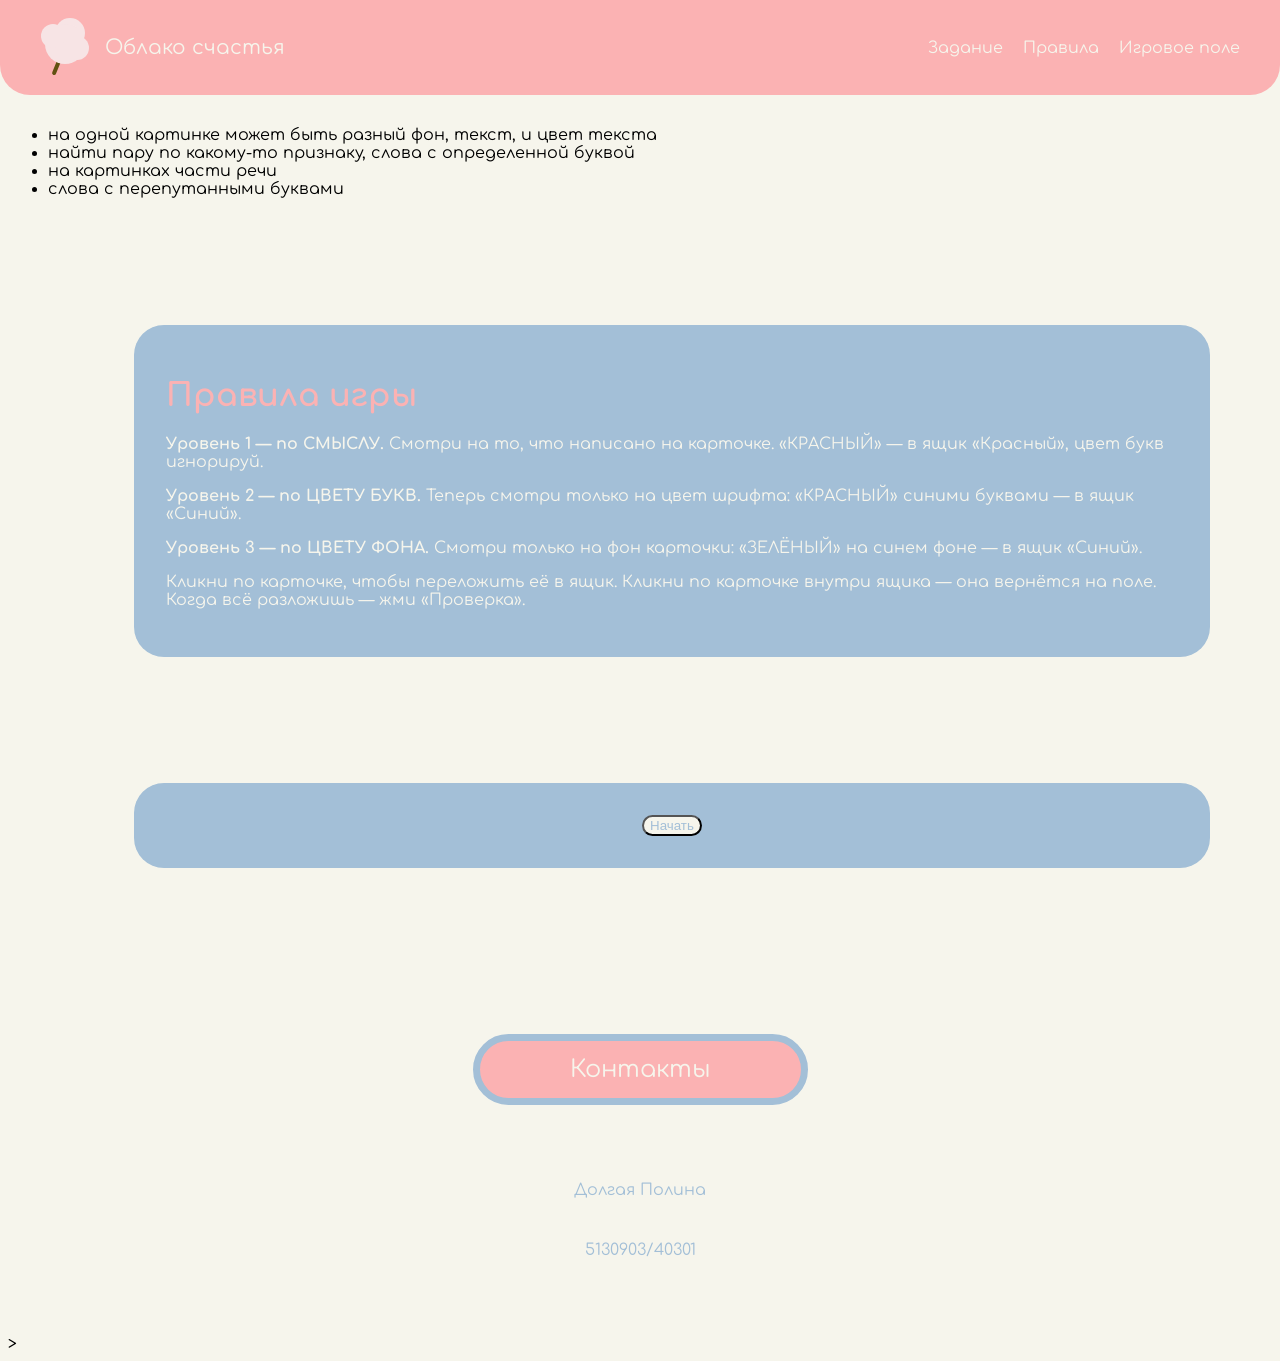
==== html/game.html @ 0ba6101f "начало курсовой работы 1) игровое поле 2) генерация 12 карточек разных цветов через файл 3) генераци" ====
<!DOCTYPE html>
<html lang="ru">
<head>
    <meta charset="UTF-8">
    <meta name="viewport" content="width=device-width, initial-scale=1.0">
    <title>Облако Счастья</title>
    <link rel="stylesheet" href="../styles/style.css">
    <link rel="stylesheet" href="../styles/game.css">
    <link rel="stylesheet" href="../styles/logo.css">
</head>
<body>
    <header class="header">
        <div class="container">
            <a href="../index.html" class="logo-link">      
                <div class="cotton-candy">
                    <div class="cotton-candy-icon">
                        <div class="cloud"></div>
                        <div class="stick"></div>
                    </div>
                    <h1>Облако счастья</h1>
                </div>
            </a>
            <nav class="nav">
                <a href="#task">Задание</a>
                <a href="#rules">Правила</a>
                <a href = "game_block">Игровое поле</a>
            </nav>
        </div>
    </header>

    <div id="task">
        <ul>
            <li>на одной картинке может быть разный фон, текст, и цвет текста</li>
            <li>найти пару по какому-то признаку, слова с определенной буквой</li>
            <li>на картинках части речи</li>
            <li>слова с перепутанными буквами</li>
         </ul>
    </div>

    <div id="rules">
        <h1>Правила игры</h1>

            <p><strong>Уровень 1 — по СМЫСЛУ.</strong> Смотри на то, что написано на карточке.
            «КРАСНЫЙ» — в ящик «Красный», цвет букв игнорируй.</p>

            <p><strong>Уровень 2 — по ЦВЕТУ БУКВ.</strong> Теперь смотри только на цвет шрифта:
            «КРАСНЫЙ» синими буквами — в ящик «Синий».</p>

            <p><strong>Уровень 3 — по ЦВЕТУ ФОНА.</strong> Смотри только на фон карточки:
            «ЗЕЛЁНЫЙ» на синем фоне — в ящик «Синий».</p>

            <p>Кликни по карточке, чтобы переложить её в ящик. Кликни по карточке внутри ящика —
            она вернётся на поле. Когда всё разложишь — жми «Проверка».</p>
    </div>

    
    <div id="game_block">
        <button id="start_game">Начать</button>
        <div id="status_bar" class="hidden">
            <div class="status_item">Уровень 1 — Читаем СМЫСЛ</div>
            <div class="status_item">Верно: <span id="stat_ok">0</span></div>
            <div class="status_item">Неверно: <span id="stat_bad">0</span></div>
            <div class="status_item">Не разложено: <span id="stat_left">0</span></div>
        </div>

            
        <div id="field" class="hidden">
        </div>

        <div id="boxes" class="hidden">
            
        </div>

        <!-- Кнопка проверки -->
        <div id="controls" class="hidden">
            <button id="check_btn">Проверка</button>
        </div>

        <!-- Блок результата (показывается после «Проверка») -->
        <div id="result" class="hidden">
            <p class="result_text">
                ✅ Верно: <span id="res_ok">0</span>
                ❌ Неверно: <span id="res_bad">0</span>
                ⚠️ Не разложено: <span id="res_left">0</span>
            </p>
            <button id="retry_btn">Ещё раз</button>
            <button id="next_btn">Следующий уровень</button>
        </div>
    </div>


    <footer class="footer" id="contacts">
        <div class="container">
            <h2 class="section-title pill-title">Контакты</h2>
            <div class="contacts-grid">
                <p>Долгая Полина</p>
                <p>5130903/40301</p>
            </div>
        </div>
    </footer>>

    <script src="../js/cards.js"></script>
    <script src="../js/game.js"></script>
</body>
</html>
---- styles/style.css ----
@font-face {
    font-family: Comfortaa;
    src: url('../fonts/Comfortaa-VariableFont_wght.ttf') format('truetype');
}

:root {
    --cream: #F6F5EC;
    --blue: #A3BFD7;
    --pink: #FBB2B3;
    --red: #d9534f;
    --green: #4f9d69;
}


body {
    font-family: Comfortaa, sans-serif;
    background: var(--cream);
}

.container {
    max-width: 75em;
    margin: 0 auto;
    padding: 0 1.25em;
}

/* Шапка */
.header {
    position: fixed;
    top: 0;
    left: 0;
    width: 100%;
    z-index: 1000; /* всегда сверху */
    padding: 0.625em 0;
    background: var(--pink);
    border-radius: 0 0 1.875em 1.875em;
}

/* Контейнер шапки */
.header .container {
    display: flex;
    align-items: center;
    justify-content: space-between; /* расположение элементов по краям */
    gap: 0.9375em;
}

/* Навигация */
.nav {
    display: flex;
    justify-content: flex-end; /* расположение элементов cправа */
    align-items: center;
    gap: 0.625em 1.25em;
    flex-wrap: wrap; /* при нехватке места элементы перенесутся */
}

.nav a {
    color: var(--cream);
    text-decoration: none;
    font-size: 1em;
}

a:hover{
    color: var(--blue);
}

/* Главный блок */
.hero-section {
    margin-top: 6.25em;
    padding: 1.25em 0;
}

.hero-content {
    display: flex;
    align-items: center;
    gap: 2.5em;
    padding: 2.5em;
    background: var(--blue);
    border-radius: 1.875em;
    color: var(--cream);
}

#hero-image {
    width: 100%;
}

.hero-text h1 {
    margin: 0 0 1.25em;
    font-size: 1.75em;
}

.hero-text p {
    margin: 0;
    font-size: 0.875em;
    line-height: 1.6;
}

/* Аттракционы */
.main-content {
    padding: 3.75em 0;
}

.section-title {
    margin: 0 0 3.125em;
    text-align: center;
    color: var(--pink);
    font-size: 2em;
    font-weight: normal;
}

.block-title {
    margin: 0 0 1.875em;
    text-align: center;
    color: var(--blue);
    font-size: 1.5em;
    font-weight: normal;
}

.attraction-block {
    margin-bottom: 4.375em;
}

.cards-grid {
    display: grid;
    grid-template-columns: repeat(2, 1fr);
    gap: 2.5em;
    max-width: 56.25em;
    margin: 0 auto;
}

.card {
    display: flex;
    flex-direction: column;
    align-items: center;
    cursor: pointer;
}
.card-label {
    margin: 0 0 0.9375em;
    color: #F8C8D0;
    font-size: 1em;
    text-align: center;
}

.card-image {
    width: 100%;
    aspect-ratio: 1;
    overflow: hidden;
    border-radius: 0.9375em;
}

.card-image:hover{
    transform: scale(1.02);
    box-shadow: 0 0 1.25em 0.625em rgba(251, 178, 179, 0.9);
}


.card-image img {
    display: block;
    width: 100%;
    height: 100%;
    object-fit: cover;
}

/* Модальные окна */
.modal-toggle {
    display: none;
}

.modal-overlay {
    position: fixed;
    inset: 0;
    z-index: 1000;
    display: flex;
    align-items: center;
    justify-content: center;
    padding: 1.25em;
    background: rgba(0,0,0,0.5);
    visibility: hidden;
    opacity: 0;
}

.modal-toggle:checked + .modal-overlay {
    visibility: visible;
    opacity: 1;
}

.modal-content {
    display: flex;
    width: 100%;
    max-width: 56.25em;
    max-height: 90vh;
    gap: 2.5em;
    padding: 2.5em;
    background: var(--cream);
    border-radius: 1.875em;
}

/* кнопка закрытия */
.modal-close {
    position: absolute;
    top: 1.25em;
    left: 1.25em;
    z-index: 2;
    width: 1.875em;
    height: 1.875em;
    cursor: pointer;
    background: var(--pink);
    border-radius: 50%;
}

/* крестик на кнопке закрытия */
.modal-close::before,
.modal-close::after {
    content: '';
    position: absolute;
    top: 0.875em;
    left: 0.5em;
    width: 0.9375em;
    height: 0.125em;
    background: var(--blue);
}

.modal-close::before { transform: rotate(45deg); }
.modal-close::after { transform: rotate(-45deg); }

.modal-text {
    flex: 1;
    min-width: 0;
    display: flex;
    flex-direction: column;
    overflow-y: auto;
}

.modal-description {
    flex: 1;
    font-size: 0.9375em;
    line-height: 1.6;
    color: var(--pink);
    
}
.modal-details {
    margin-top: 1.875em;
    font-size: 0.875em;
    text-align: center;
    color: var(--blue);
}

.modal-image {
    flex: 0 0 45%;
    object-fit: cover;
    border-radius: 1.25em;
}

/* Тарифы */
.pricing-slider-wrapper {
    position: relative;
    padding-top: 3.75em;
}

.pricing-section {
    padding: 2.5em 0;
}

.pill-title {
    display: block;
    width: fit-content;
    margin: 0 auto 2.5em;
    padding: 0.625em 3.75em;
    background: var(--pink);
    color: var(--cream);
    border-radius: 1.875em;
    font-size: 1.5em;
    border: 0.3125em solid var(--blue);
}

.pricing-slider {
    width: 60%;
    margin: 0 auto;
    display: flex;
    gap: 1.25em;
    padding: 1.25em 0.625em;
    overflow-x: auto;
}

.pricing-card {
    flex: 0 0 17.5em;
    padding: 2.5em 1.875em;
    background: var(--blue);
    color: var(--cream);
    border-radius: 1.875em;
    text-align: center;
}

.pricing-card:hover{
    transform: scale(1.02);
    box-shadow: 0 0 0.625em 0.625em rgba(163, 191, 215, 0.6);
}
/* Подвал */
.footer {
    margin-top: 10%;
    padding: 2.5em 0 3.75em;
    text-align: center;
}

.contacts-grid {
    display: flex;
    flex-direction: column;
    gap: 0.625em;
    color: var(--blue);
    font-size: 1em;
}

/* Планшет и телефон */
@media (max-width: 56.25em) {
    .hero-content {
        flex-direction: column;
        padding: 1.875em;
        text-align: center;
    }

    #hero-image {
        display: none;
    }

    .cards-grid {
        gap: 1.25em;
    }

    .modal-content {
        flex-direction: column-reverse;
        padding: 1.25em;
        gap: 1.25em;
    }

    .modal-image {
        display: none;
    }

    .modal-close {
        top: 0.625em;
        left: 0.625em;
    }
}

@media (max-width: 37.5em) {
    .nav {
        gap: 0.9375em;
    }

    .block-title {
        font-size: 1.25em;
    }

    .cards-grid {
        grid-template-columns: 1fr;
    }

    .pill-title {
        padding: 0.5em 1.875em;
        font-size: 1.25em;
    }
    .modal-image {
        display: none;
    }

    .pricing-card {
        padding: 1.875em 1.25em;
    }

    .contacts-grid {
        font-size: 0.875em;
    }
}
---- styles/game.css ----
#task
{
    margin-top: 10%;
}

#rules
{
    margin: 10%;
    width: 80%;
    height: auto;
    color: var(--cream);
    background-color: var(--blue);
    border-radius: 1.875em;
    padding: 2em;
}

#rules h1
{
    color: var(--pink);
}

#game_block
{
    margin: 10%;
    display: flex;
    width: 80%;
    background-color: var(--blue);
    border-radius: 1.875em;
    padding: 2em;
    flex-direction: column;
    align-items: center;
}

#start_game 
{
    background-color: var(--cream);
    border-radius: 1.875em;
    color: var(--blue);
}

/* Скрытый блок */
.hidden
{
    display: none !important;
}

#status_bar {
    display: flex;
    gap: 1em;
    flex-wrap: wrap;
    margin-bottom: 1.5em;
}

.status_item {
    padding: 0.5em 1.5em;
    background-color: var(--pink);
    border-radius: 1.875em;
    color: var(--cream);
    font-size: clamp(12px, 1vw, 16px);
}

/* Игровое поле */
#field {
    display: grid;
    grid-template-columns: repeat(4, 1fr); /* ровно 4 карточки в ряду */
    gap: 1em;
    width: 100%;
    min-height: 10em;
    background-color: rgba(246, 245, 236, 0.2);
    border-radius: 1em;
    padding: 1em;
    box-sizing: border-box;
}

/* Карточка со словом */
.card {
    padding: 1em 1.5em;
    border-radius: 1em;
    font-weight: bold;
    font-size: clamp(14px, 1.2vw, 18px);
    cursor: pointer;
    user-select: none;
    text-align: center;
    display: flex;
    align-items: center;
    justify-content: center;
}


/* Ящики */
#boxes {
    display: flex;
    gap: 1.5em;
    flex-wrap: wrap;
    justify-content: center;
    width: 100%;
    margin-top: 1.5em;
}

.box {
    width: 9em;
    min-height: 9em;
    border-radius: 1.875em;
    display: flex;
    flex-direction: column;
    padding: 0.5em;
    justify-content: center;
    cursor: pointer;
    flex-wrap: wrap;
    justify-content: flex-start;
    align-content: flex-start;
    align-items: flex-start;
    gap: 0.2em;
}

.box_title {
    color: var(--cream);
    font-weight: bold;
    font-size: clamp(14px, 1.2vw, 18px);
}

/* Кнопки управления */
#controls {
    margin-top: 1.5em;
    text-align: center;
}

#check_btn,
#retry_btn,
#next_btn {
    padding: 0.7em 2em;
    background-color: var(--cream);
    border-radius: 1.875em;
    color: var(--blue);
    font-weight: bold;
    cursor: pointer;
    border: none;
}

/* Блок результата */
#result {
    margin-top: 1.5em;
    text-align: center;
}

.result_text {
    color: var(--cream);
    font-size: clamp(14px, 1.2vw, 18px);
}
---- styles/logo.css ----
/* Контейнер ваты и текста */
.cotton-candy {
    display: flex;
    align-items: center; 
    gap: 15px; 
    height: 75px;
}

/* Обертка для рисунка ваты (задает четкие границы для Flexbox) */
.cotton-candy-icon {
    position: relative;
    width: 50px;  
    height: 60px; 
    flex-shrink: 0;
}

.cotton-candy-icon::after{
    content: "";
    position: absolute;
    width: 60%;
    aspect-ratio: 1 / 1;
    border-radius: 50%;
    background-color: #f7e4e5;
    top: 0%;
    left: 30%;
}

/* Облако сахарной ваты (основная часть) */
.cotton-candy-icon .cloud {
    position: absolute;
    top: 10%;
    left: 10%;
    width: 80%;
    aspect-ratio: 1 / 1;
    background-color: #f7e4e5;
    border-radius: 50%;
    z-index: 2;
}

.cloud::after{
    content: "";
    position: absolute;
    width: 60%;
    aspect-ratio: 1 / 1;
    border-radius: 50%;
    background-color: #f7e4e5;
    top: 30%;
    right: -10%;
}

.cloud::before{
    content: "";
    position: absolute;
    width: 60%;
    aspect-ratio: 1 / 1;
    border-radius: 50%;
    background-color: #f7e4e5;
    top: 0%;
    left: -10%;
}

/* Деревянная палочка */
.cotton-candy-icon .stick {
    position: absolute;
    width: 4px;
    height: 30px;
    background-color: #615112;
    bottom: 2px;
    left: 17px;
    transform: rotate(22deg);
    border-radius: 2px;
    z-index: 1;
}

/* Обертка ссылки */
.logo-link {
    display: inline-block;
    flex-shrink: 0;
    text-decoration: none;
}

/* Стили для названия рядом с ватой */
.cotton-candy h1 {
    margin: 0;
    color: var(--cream);
    font-size: 20px;
    font-weight: normal;
    white-space: nowrap;
}

@media (max-width: 480px) {
    .cotton-candy h1 { 
        display: none; 
    }
}
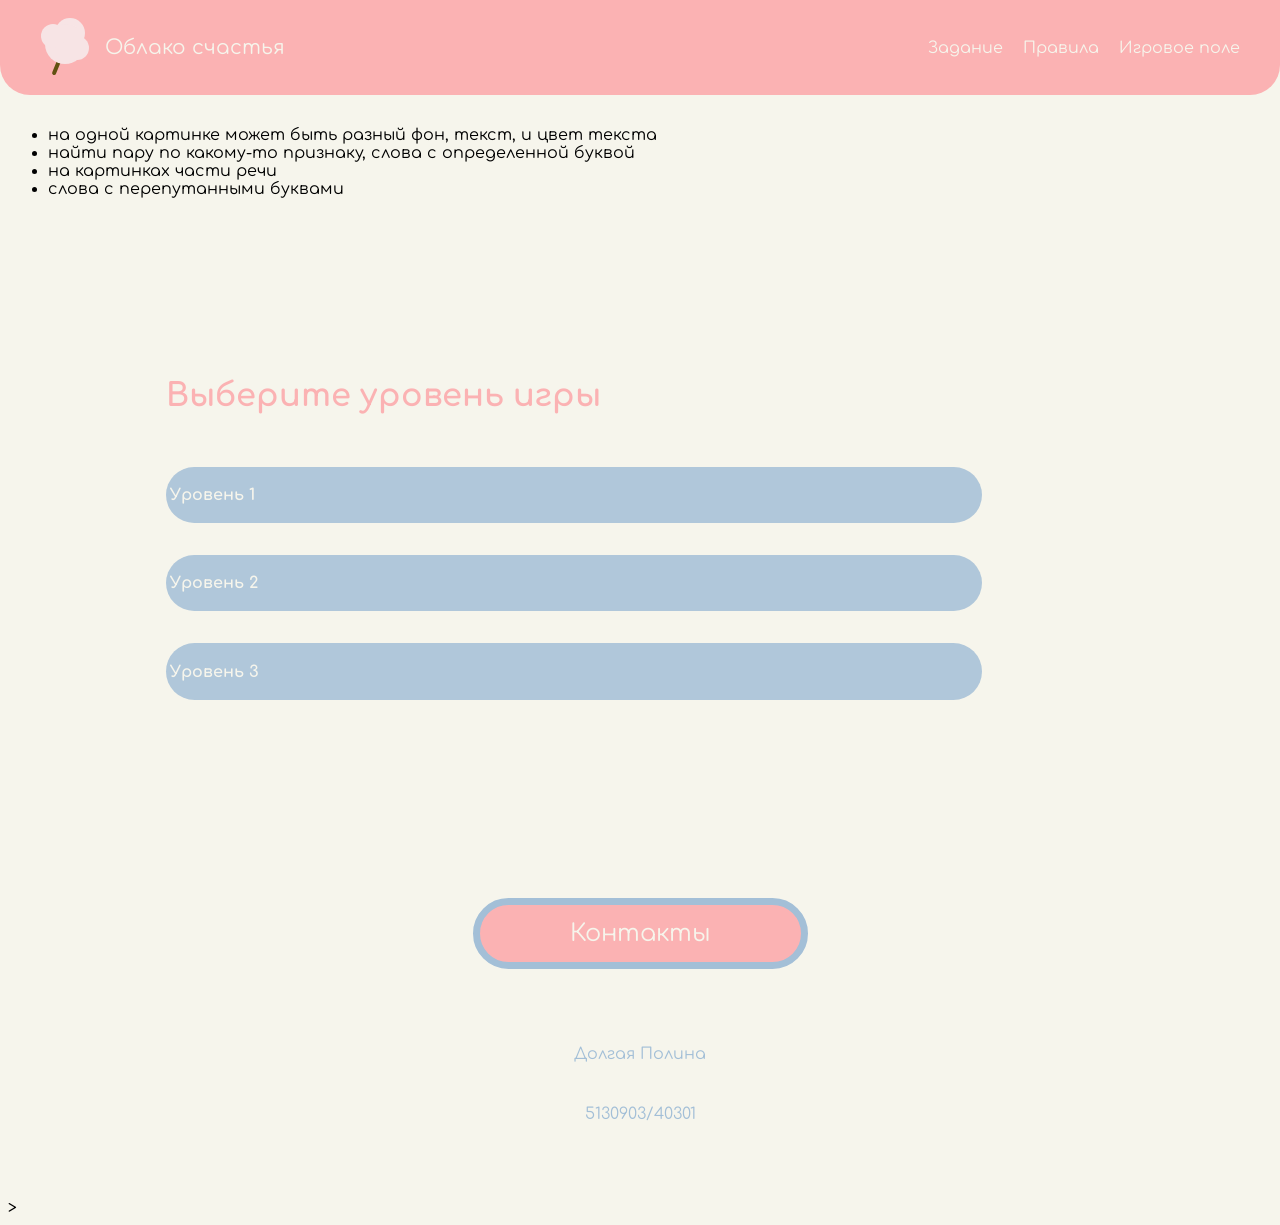
==== commit 091c3ddf: "1) Добавлены три уровня, в каждом из которых 3 подуровня 2) При выборе уровня открываются блоки с ур" ====
--- a/html/game.html
+++ b/html/game.html
@@ -1,5 +1,6 @@
 <!DOCTYPE html>
 <html lang="ru">
+
 <head>
     <meta charset="UTF-8">
     <meta name="viewport" content="width=device-width, initial-scale=1.0">
@@ -8,10 +9,11 @@
     <link rel="stylesheet" href="../styles/game.css">
     <link rel="stylesheet" href="../styles/logo.css">
 </head>
+
 <body>
     <header class="header">
         <div class="container">
-            <a href="../index.html" class="logo-link">      
+            <a href="../index.html" class="logo-link">
                 <div class="cotton-candy">
                     <div class="cotton-candy-icon">
                         <div class="cloud"></div>
@@ -23,7 +25,7 @@
             <nav class="nav">
                 <a href="#task">Задание</a>
                 <a href="#rules">Правила</a>
-                <a href = "game_block">Игровое поле</a>
+                <a href="game_block">Игровое поле</a>
             </nav>
         </div>
     </header>
@@ -34,60 +36,24 @@
             <li>найти пару по какому-то признаку, слова с определенной буквой</li>
             <li>на картинках части речи</li>
             <li>слова с перепутанными буквами</li>
-         </ul>
+        </ul>
     </div>
 
-    <div id="rules">
-        <h1>Правила игры</h1>
-
-            <p><strong>Уровень 1 — по СМЫСЛУ.</strong> Смотри на то, что написано на карточке.
-            «КРАСНЫЙ» — в ящик «Красный», цвет букв игнорируй.</p>
-
-            <p><strong>Уровень 2 — по ЦВЕТУ БУКВ.</strong> Теперь смотри только на цвет шрифта:
-            «КРАСНЫЙ» синими буквами — в ящик «Синий».</p>
-
-            <p><strong>Уровень 3 — по ЦВЕТУ ФОНА.</strong> Смотри только на фон карточки:
-            «ЗЕЛЁНЫЙ» на синем фоне — в ящик «Синий».</p>
-
-            <p>Кликни по карточке, чтобы переложить её в ящик. Кликни по карточке внутри ящика —
-            она вернётся на поле. Когда всё разложишь — жми «Проверка».</p>
-    </div>
-
-    
-    <div id="game_block">
-        <button id="start_game">Начать</button>
-        <div id="status_bar" class="hidden">
-            <div class="status_item">Уровень 1 — Читаем СМЫСЛ</div>
-            <div class="status_item">Верно: <span id="stat_ok">0</span></div>
-            <div class="status_item">Неверно: <span id="stat_bad">0</span></div>
-            <div class="status_item">Не разложено: <span id="stat_left">0</span></div>
+    <div id="game">
+        <h1>Выберите уровень игры</h1>
+        
+        <div class ="level" id="level1" data-level="1">
+            <p><strong>Уровень 1</strong></p>
         </div>
 
-            
-        <div id="field" class="hidden">
+        <div class ="level" id="level2" data-level="2">
+        <p><strong>Уровень 2</strong></p>
         </div>
 
-        <div id="boxes" class="hidden">
-            
-        </div>
-
-        <!-- Кнопка проверки -->
-        <div id="controls" class="hidden">
-            <button id="check_btn">Проверка</button>
-        </div>
-
-        <!-- Блок результата (показывается после «Проверка») -->
-        <div id="result" class="hidden">
-            <p class="result_text">
-                ✅ Верно: <span id="res_ok">0</span>
-                ❌ Неверно: <span id="res_bad">0</span>
-                ⚠️ Не разложено: <span id="res_left">0</span>
-            </p>
-            <button id="retry_btn">Ещё раз</button>
-            <button id="next_btn">Следующий уровень</button>
+        <div class ="level" id="level3" data-level="3">
+        <p><strong>Уровень 3 </strong></p>
         </div>
     </div>
-
 
     <footer class="footer" id="contacts">
         <div class="container">
@@ -99,7 +65,8 @@
         </div>
     </footer>>
 
-    <script src="../js/cards.js"></script>
+    <script src="../js/values_for_game.js"></script>
     <script src="../js/game.js"></script>
 </body>
+
 </html>
--- a/styles/style.css
+++ b/styles/style.css
@@ -6,9 +6,11 @@
 :root {
     --cream: #F6F5EC;
     --blue: #A3BFD7;
+    --light-blue: rgba(163, 191, 215, 0.83);
     --pink: #FBB2B3;
     --red: #d9534f;
     --green: #4f9d69;
+    --yellow: #f1c40f;
 }
 
 
--- a/styles/game.css
+++ b/styles/game.css
@@ -3,20 +3,30 @@
     margin-top: 10%;
 }
 
-#rules
+#game
 {
+    display: flex;
+    flex-direction: column;
     margin: 10%;
     width: 80%;
     height: auto;
-    color: var(--cream);
-    background-color: var(--blue);
-    border-radius: 1.875em;
+    color: var(--blue);
     padding: 2em;
+    gap: 2em;
 }
 
-#rules h1
+#game h1
 {
     color: var(--pink);
+}
+
+.level {
+    width: 80%;
+    height: auto;
+    background-color: var(--light-blue);
+    color: var(--cream);
+    padding: 0.2em;
+    border-radius: 3.4em;
 }
 
 #game_block
@@ -24,9 +34,10 @@
     margin: 10%;
     display: flex;
     width: 80%;
-    background-color: var(--blue);
+    background-color: var(--cream);
     border-radius: 1.875em;
     padding: 2em;
+    box-sizing: border-box;
     flex-direction: column;
     align-items: center;
 }
@@ -59,6 +70,32 @@
     font-size: clamp(12px, 1vw, 16px);
 }
 
+#sublevels {
+    width: 80%;
+    height: auto;
+    display: flex;
+    gap: 3em;
+    transition: opacity 0.3s ease;
+}
+
+#sublevels.fading {
+    opacity: 0;
+}
+
+.sublevel_item{
+    width: 35%;
+    min-height: 20%;
+    height: auto;
+    display: flex;
+    flex-direction: column;
+    padding: 0.2em;
+    align-items: center;
+    color: var(--blue);
+    border-radius: 0.5em;
+    border: 0.2em solid var(--blue);
+    font-size: clamp(10px, 1vw, 18px);
+}
+
 /* Игровое поле */
 #field {
     display: grid;
@@ -66,7 +103,7 @@
     gap: 1em;
     width: 100%;
     min-height: 10em;
-    background-color: rgba(246, 245, 236, 0.2);
+    background-color: var(--light-blue);
     border-radius: 1em;
     padding: 1em;
     box-sizing: border-box;
@@ -93,13 +130,13 @@
     gap: 1.5em;
     flex-wrap: wrap;
     justify-content: center;
-    width: 100%;
+    width: 80%;
     margin-top: 1.5em;
 }
 
 .box {
-    width: 9em;
-    min-height: 9em;
+    width: 7em;
+    min-height: 10em;
     border-radius: 1.875em;
     display: flex;
     flex-direction: column;
@@ -125,9 +162,7 @@
     text-align: center;
 }
 
-#check_btn,
-#retry_btn,
-#next_btn {
+.button {
     padding: 0.7em 2em;
     background-color: var(--cream);
     border-radius: 1.875em;
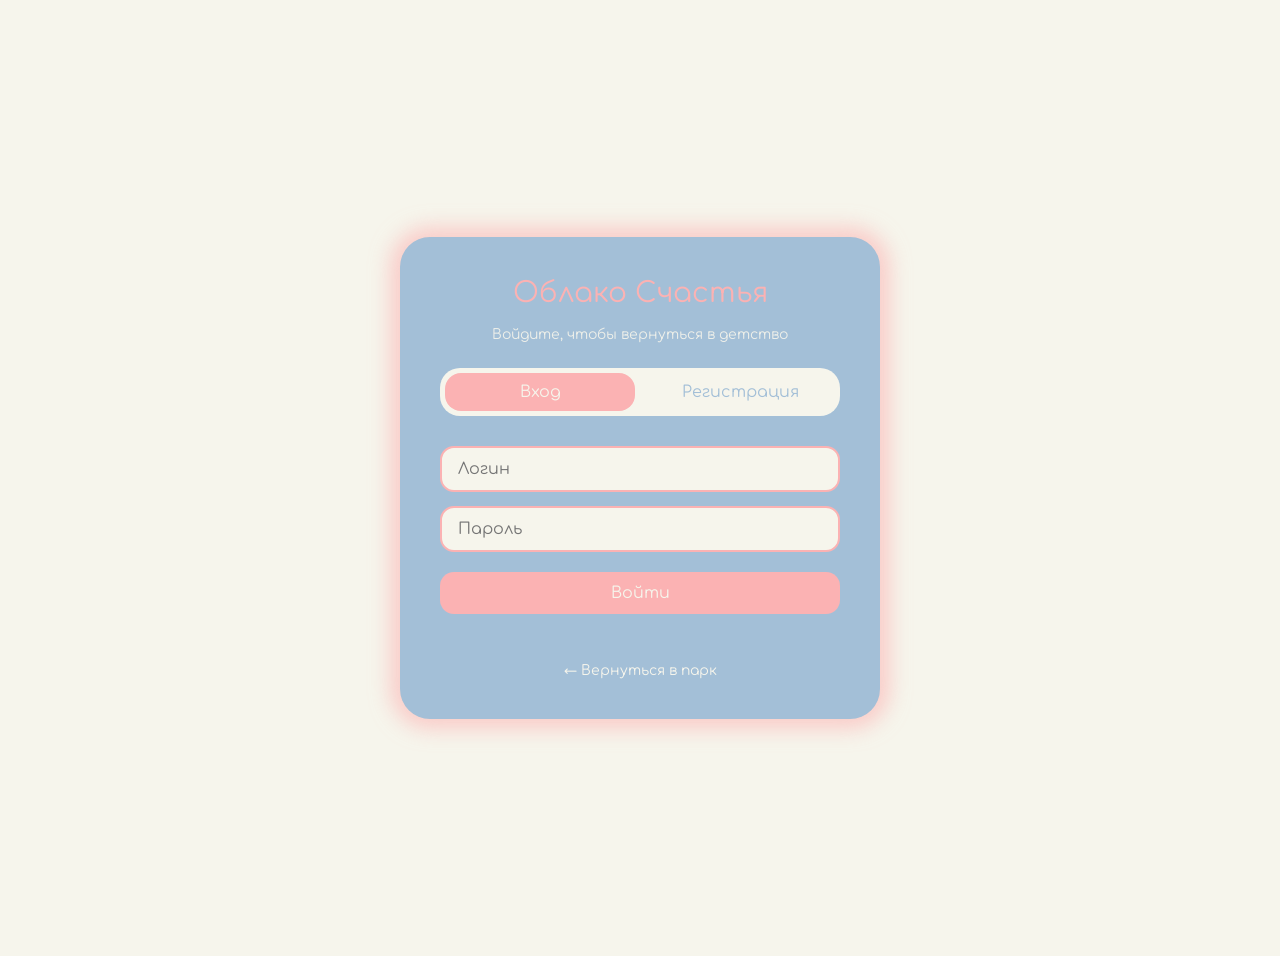
==== commit caae1688: "1) разделение на подуровни 2) есть слова ассоциации и перемешанные слова 3) проверка правильных/не п" ====
--- a/html/game.html
+++ b/html/game.html
@@ -63,7 +63,9 @@
                 <p>5130903/40301</p>
             </div>
         </div>
-    </footer>>
+    </footer>
+
+    
 
     <script src="../js/values_for_game.js"></script>
     <script src="../js/game.js"></script>
--- a/styles/game.css
+++ b/styles/game.css
@@ -103,11 +103,12 @@
     gap: 1em;
     width: 100%;
     min-height: 10em;
-    background-color: var(--light-blue);
+    background-color: var(--cream);
     border-radius: 1em;
     padding: 1em;
     box-sizing: border-box;
 }
+
 
 /* Карточка со словом */
 .card {
@@ -123,6 +124,13 @@
     justify-content: center;
 }
 
+.card_right {
+    box-shadow: 0 0 8px 3px var(--green);
+}
+
+.card_wrong {
+    box-shadow: 0 0 8px 2px var(--red);
+}
 
 /* Ящики */
 #boxes {
@@ -156,6 +164,15 @@
     font-size: clamp(14px, 1.2vw, 18px);
 }
 
+.box .card {
+    width: 90%;
+    height: auto;
+    min-height: 0;
+    font-size: 0.8em; /* текст уменьшается вместе с карточкой */
+    box-sizing: border-box;
+    padding: 0.375em 0.5em;
+}
+
 /* Кнопки управления */
 #controls {
     margin-top: 1.5em;
@@ -179,6 +196,6 @@
 }
 
 .result_text {
-    color: var(--cream);
+    color: var(--blue);
     font-size: clamp(14px, 1.2vw, 18px);
 }
